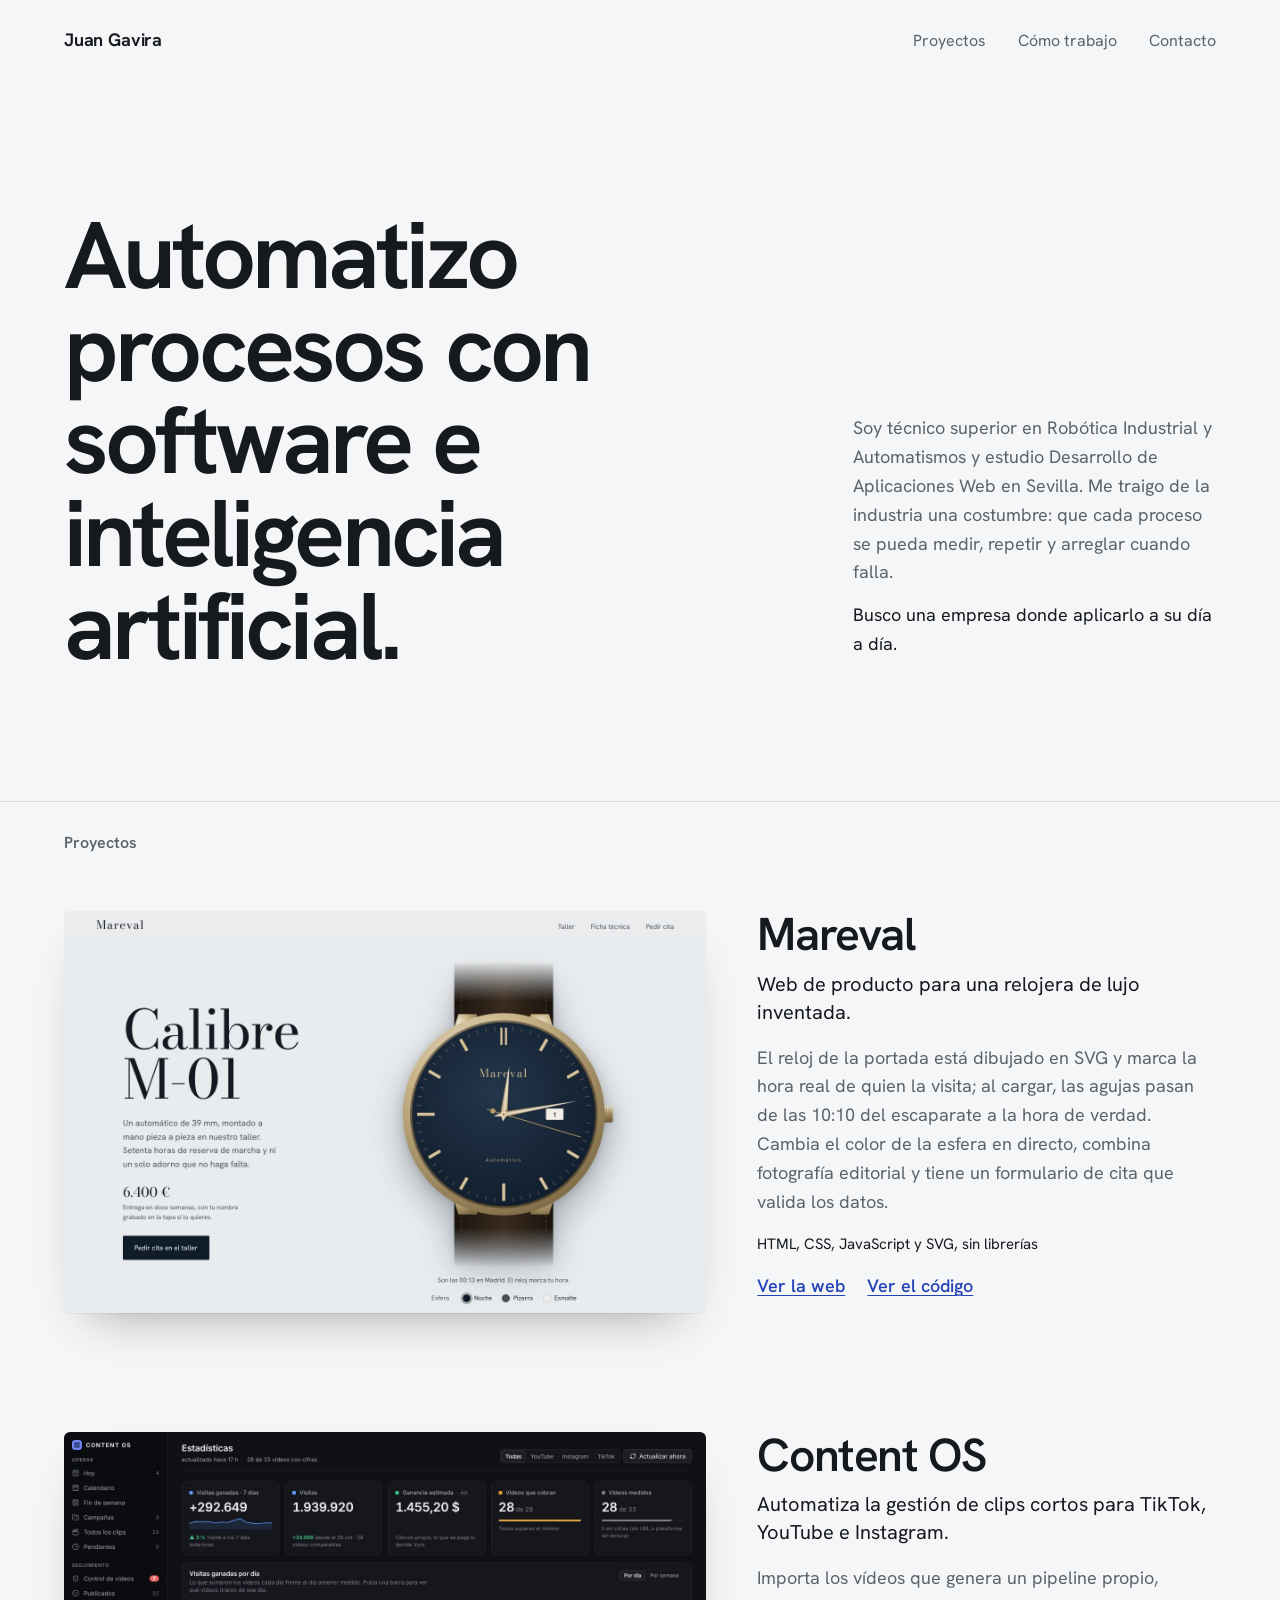
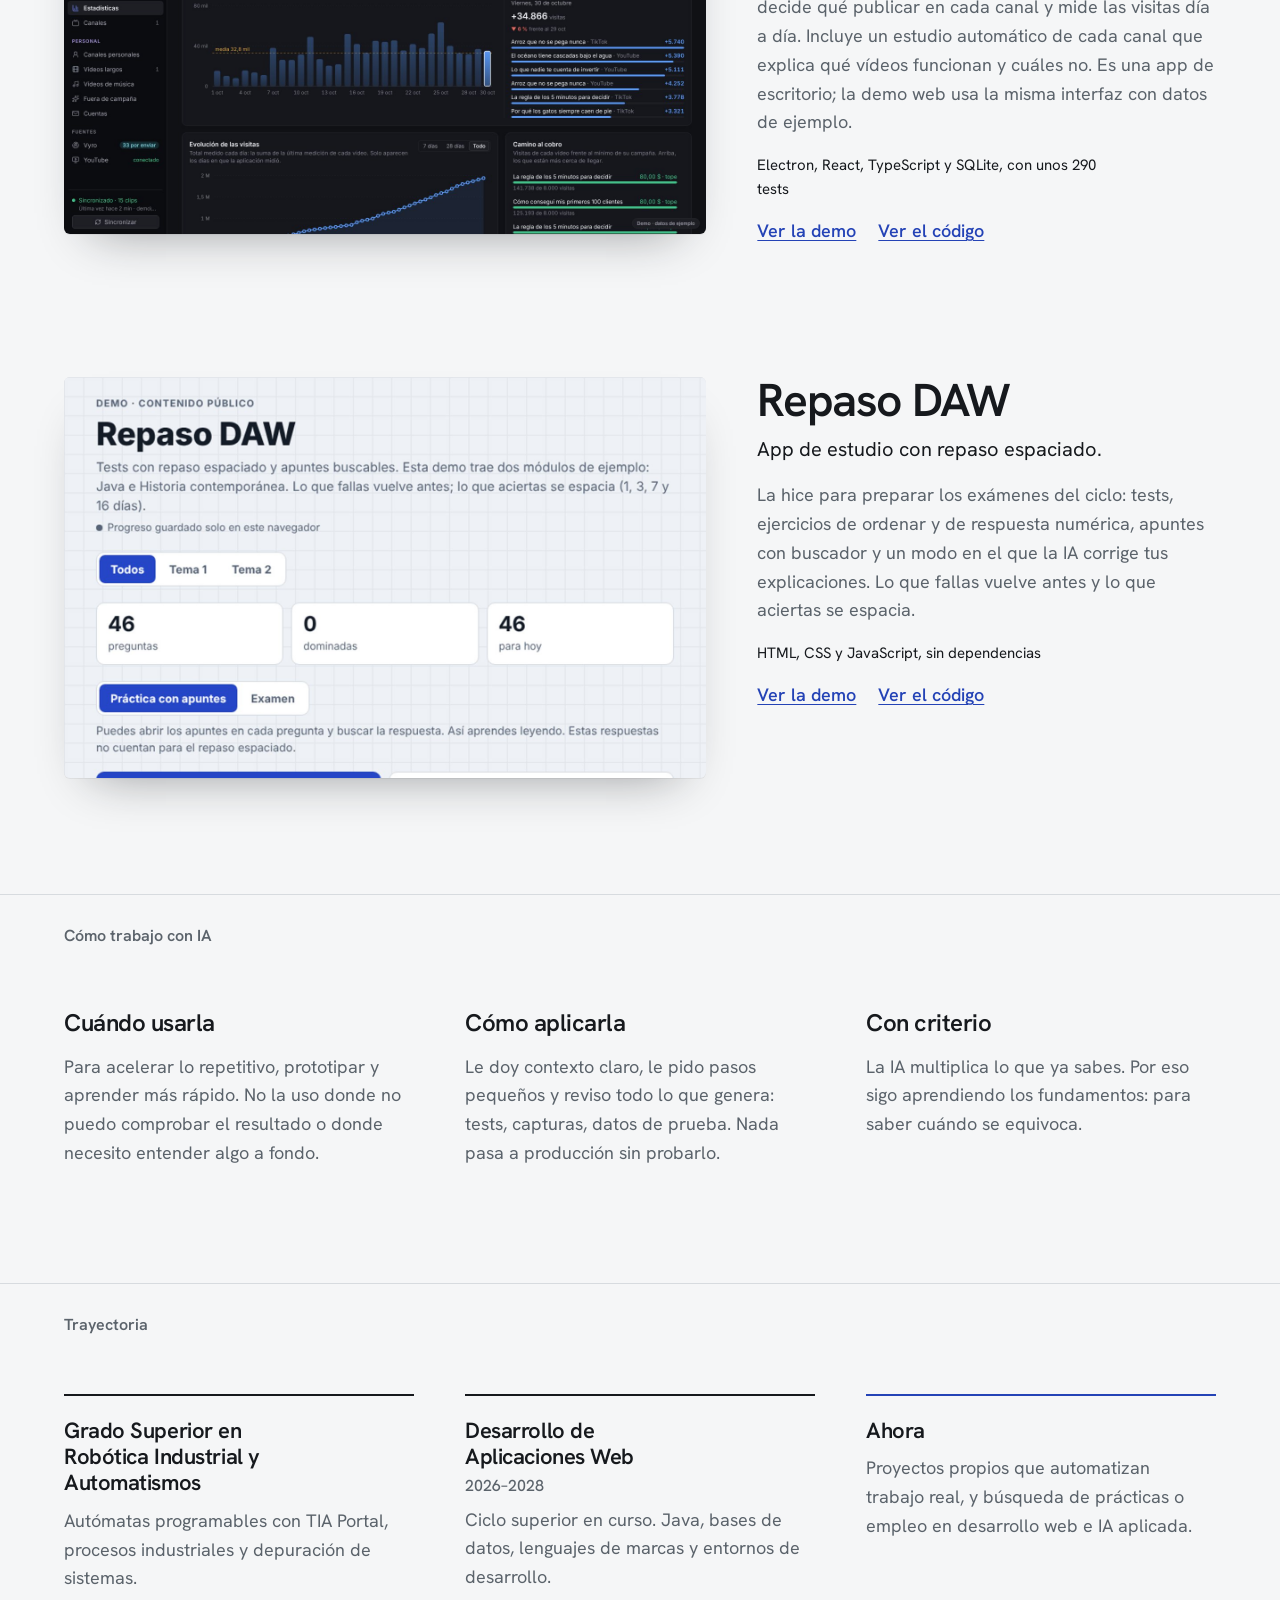
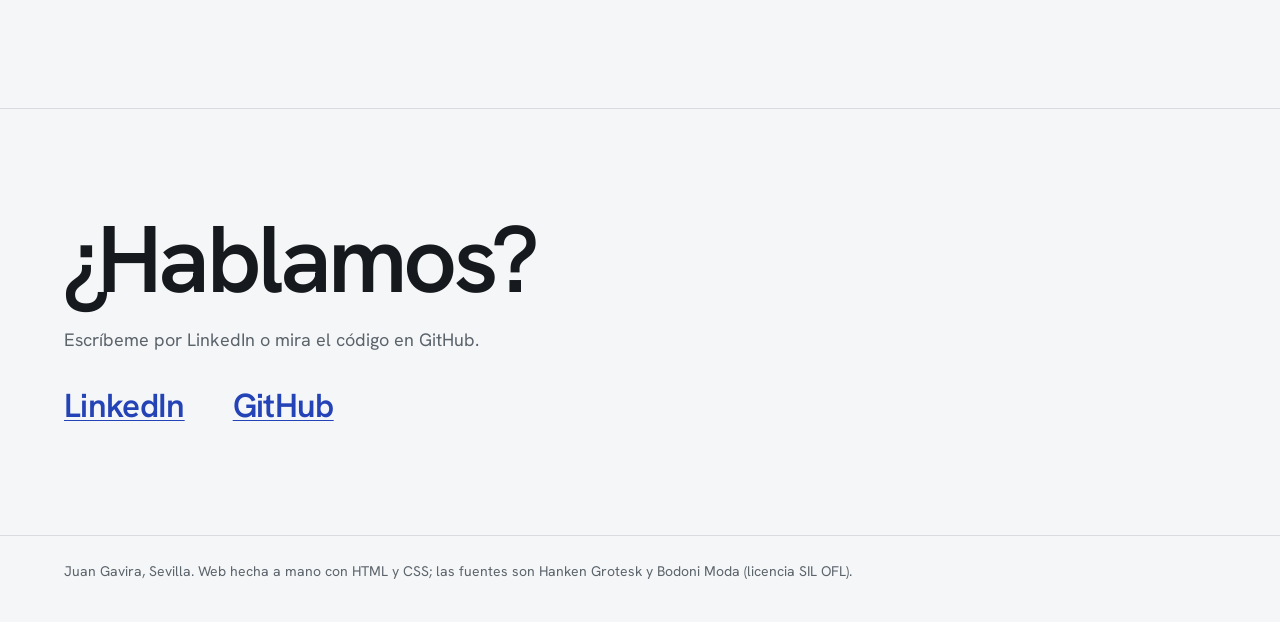
==== index.html @ 958d4805 "Portfolio y web de Mareval (marca ficticia) Co-Authored-By: Claude Opus 5.5 <noreply@anthropic.com> " ====
<!doctype html>
<html lang="es">
<head>
<meta charset="utf-8">
<meta name="viewport" content="width=device-width, initial-scale=1">
<title>Juan Gavira · Automatización con software e IA</title>
<meta name="description" content="Técnico en Robótica Industrial y estudiante de Desarrollo de Aplicaciones Web en Sevilla. Automatizo procesos con software e inteligencia artificial.">
<link rel="preload" href="assets/fonts/hanken-grotesk-latin-wght-normal.woff2" as="font" type="font/woff2" crossorigin>
<link rel="stylesheet" href="styles.css">
</head>
<body>

<header class="top">
  <a class="name" href="#">Juan Gavira</a>
  <nav aria-label="Secciones">
    <a href="#proyectos">Proyectos</a>
    <a href="#como-trabajo">Cómo trabajo</a>
    <a href="#contacto">Contacto</a>
  </nav>
</header>

<main>
  <section class="intro" aria-labelledby="intro-t">
    <h1 id="intro-t">Automatizo procesos con software e inteligencia artificial.</h1>
    <div class="intro-side">
      <p>Soy técnico superior en Robótica Industrial y Automatismos y estudio Desarrollo de Aplicaciones Web en Sevilla. Me traigo de la industria una costumbre: que cada proceso se pueda medir, repetir y arreglar cuando falla.</p>
      <p>Busco una empresa donde aplicarlo a su día a día.</p>
    </div>
  </section>

  <section id="proyectos" class="projects" aria-labelledby="proyectos-t">
    <h2 id="proyectos-t">Proyectos</h2>

    <article class="project">
      <a class="shot" href="mareval/" aria-label="Abrir la web de Mareval">
        <img src="assets/img/mareval.jpg" alt="Portada de la web de Mareval: un reloj dibujado marcando la hora actual junto al título Calibre M-01" width="1440" height="900">
      </a>
      <div class="info">
        <h3>Mareval</h3>
        <p class="what">Web de producto para una relojera de lujo inventada.</p>
        <p>El reloj de la portada está dibujado en SVG y marca la hora real de quien la visita; al cargar, las agujas pasan de las 10:10 del escaparate a la hora de verdad. Cambia el color de la esfera en directo, combina fotografía editorial y tiene un formulario de cita que valida los datos.</p>
        <p class="stack">HTML, CSS, JavaScript y SVG, sin librerías</p>
        <p class="links"><a href="mareval/">Ver la web</a><a href="https://github.com/juangadi7/juangadi7.github.io/tree/main/mareval">Ver el código</a></p>
      </div>
    </article>

    <article class="project">
      <a class="shot" href="https://juangadi7.github.io/content-os/" aria-label="Abrir la demo de Content OS">
        <img src="assets/img/content-os.jpg" alt="Pantalla de estadísticas de Content OS con las visitas ganadas por día de un canal de ejemplo" width="1440" height="900" loading="lazy">
      </a>
      <div class="info">
        <h3>Content OS</h3>
        <p class="what">Automatiza la gestión de clips cortos para TikTok, YouTube e Instagram.</p>
        <p>Importa los vídeos que genera un pipeline propio, decide qué publicar en cada canal y mide las visitas día a día. Incluye un estudio automático de cada canal que explica qué vídeos funcionan y cuáles no. Es una app de escritorio; la demo web usa la misma interfaz con datos de ejemplo.</p>
        <p class="stack">Electron, React, TypeScript y SQLite, con unos 290 tests</p>
        <p class="links"><a href="https://juangadi7.github.io/content-os/">Ver la demo</a><a href="https://github.com/juangadi7/content-os">Ver el código</a></p>
      </div>
    </article>

    <article class="project">
      <a class="shot" href="https://juangadi7.github.io/repaso-daw/" aria-label="Abrir la demo de Repaso DAW">
        <img src="assets/img/repaso-daw.jpg" alt="Inicio de Repaso DAW con las preguntas pendientes y los módulos de Java e Historia" width="1440" height="900" loading="lazy">
      </a>
      <div class="info">
        <h3>Repaso DAW</h3>
        <p class="what">App de estudio con repaso espaciado.</p>
        <p>La hice para preparar los exámenes del ciclo: tests, ejercicios de ordenar y de respuesta numérica, apuntes con buscador y un modo en el que la IA corrige tus explicaciones. Lo que fallas vuelve antes y lo que aciertas se espacia.</p>
        <p class="stack">HTML, CSS y JavaScript, sin dependencias</p>
        <p class="links"><a href="https://juangadi7.github.io/repaso-daw/">Ver la demo</a><a href="https://github.com/juangadi7/repaso-daw">Ver el código</a></p>
      </div>
    </article>
  </section>

  <section id="como-trabajo" class="method" aria-labelledby="metodo-t">
    <h2 id="metodo-t">Cómo trabajo con IA</h2>
    <div class="method-grid">
      <div>
        <h3>Cuándo usarla</h3>
        <p>Para acelerar lo repetitivo, prototipar y aprender más rápido. No la uso donde no puedo comprobar el resultado o donde necesito entender algo a fondo.</p>
      </div>
      <div>
        <h3>Cómo aplicarla</h3>
        <p>Le doy contexto claro, le pido pasos pequeños y reviso todo lo que genera: tests, capturas, datos de prueba. Nada pasa a producción sin probarlo.</p>
      </div>
      <div>
        <h3>Con criterio</h3>
        <p>La IA multiplica lo que ya sabes. Por eso sigo aprendiendo los fundamentos: para saber cuándo se equivoca.</p>
      </div>
    </div>
  </section>

  <section class="path" aria-labelledby="trayectoria-t">
    <h2 id="trayectoria-t">Trayectoria</h2>
    <ol>
      <li><h3>Grado Superior en Robótica Industrial y Automatismos</h3><p>Autómatas programables con TIA Portal, procesos industriales y depuración de sistemas.</p></li>
      <li><h3>Desarrollo de Aplicaciones Web <span>2026–2028</span></h3><p>Ciclo superior en curso. Java, bases de datos, lenguajes de marcas y entornos de desarrollo.</p></li>
      <li><h3>Ahora</h3><p>Proyectos propios que automatizan trabajo real, y búsqueda de prácticas o empleo en desarrollo web e IA aplicada.</p></li>
    </ol>
  </section>

  <section id="contacto" class="contact" aria-labelledby="contacto-t">
    <h2 id="contacto-t">¿Hablamos?</h2>
    <p>Escríbeme por LinkedIn o mira el código en GitHub.</p>
    <p class="contact-links">
      <a href="https://www.linkedin.com/in/juan-gavira-automatizacion/">LinkedIn</a>
      <a href="https://github.com/juangadi7">GitHub</a>
    </p>
  </section>
</main>

<footer class="foot">
  <p>Juan Gavira, Sevilla. Web hecha a mano con HTML y CSS; las fuentes son Hanken Grotesk y Bodoni Moda (licencia SIL OFL).</p>
</footer>
</body>
</html>
---- styles.css ----
/* Portfolio de Juan Gavira */
@font-face { font-family: "Hanken Grotesk"; src: url("assets/fonts/hanken-grotesk-latin-wght-normal.woff2") format("woff2"); font-weight: 100 900; font-display: swap; }

:root {
  --papel: #F5F6F7;
  --tinta: #16191D;
  --medio: #5B636B;
  --linea: #D7DBDF;
  --cobalto: #2443B6;
  --pad: clamp(20px, 5vw, 72px);
  --max: 1280px;
  --sans: "Hanken Grotesk", "Helvetica Neue", Arial, sans-serif;
}
* { box-sizing: border-box; }
html { scroll-behavior: smooth; }
@media (prefers-reduced-motion: reduce) { html { scroll-behavior: auto; } }
body { margin: 0; background: var(--papel); color: var(--tinta); font: 400 18px/1.6 var(--sans); -webkit-font-smoothing: antialiased; }
img { display: block; max-width: 100%; height: auto; }
a { color: var(--cobalto); text-underline-offset: 3px; text-decoration-thickness: 1px; }
a:hover { text-decoration-thickness: 2px; }
:focus-visible { outline: 2px solid var(--cobalto); outline-offset: 3px; }
h1, h2, h3 { margin: 0; font-weight: 600; letter-spacing: -0.02em; }

.top, main > section, .foot { max-width: var(--max); margin-inline: auto; padding-inline: var(--pad); }

/* ---- cabecera */
.top { display: flex; justify-content: space-between; align-items: baseline; gap: 24px; padding-top: 26px; padding-bottom: 26px; }
.name { color: var(--tinta); text-decoration: none; font-weight: 650; letter-spacing: -0.01em; }
.top nav { display: flex; gap: clamp(14px, 3vw, 32px); font-size: 16px; }
.top nav a { color: var(--medio); text-decoration: none; }
.top nav a:hover { color: var(--tinta); }

/* ---- presentación */
.intro { padding-top: clamp(48px, 10vw, 150px); padding-bottom: clamp(64px, 10vw, 150px); display: grid; grid-template-columns: minmax(0, 8fr) minmax(0, 4fr); gap: clamp(28px, 5vw, 72px); align-items: end; }
.intro h1 { font-size: clamp(44px, 7.4vw, 108px); line-height: 0.98; letter-spacing: -0.04em; font-weight: 640; max-width: 12ch; }
.intro-side p { margin: 0 0 14px; color: var(--medio); max-width: 38ch; }
.intro-side p:last-child { color: var(--tinta); }

/* ---- proyectos */
.projects { border-top: 1px solid var(--linea); padding-top: 28px; }
.projects > h2, .method > h2, .path > h2 { font-size: 16px; font-weight: 600; letter-spacing: 0; color: var(--medio); margin-bottom: clamp(32px, 5vw, 56px); }
.project { display: grid; grid-template-columns: minmax(0, 7fr) minmax(0, 5fr); gap: clamp(24px, 4vw, 64px); align-items: start; padding-bottom: clamp(64px, 9vw, 128px); }
.shot { display: block; border-radius: 6px; overflow: hidden; background: #E4E7EA; box-shadow: 0 1px 0 rgba(22, 25, 29, 0.06), 0 24px 48px -28px rgba(22, 25, 29, 0.45); }
.shot img { width: 100%; aspect-ratio: 16 / 10; object-fit: cover; object-position: top left; transition: transform 600ms cubic-bezier(.2, 0, 0, 1); }
.shot:hover img { transform: scale(1.015); }
@media (prefers-reduced-motion: reduce) { .shot img { transition: none; } .shot:hover img { transform: none; } }
.info h3 { font-size: clamp(32px, 3.6vw, 48px); line-height: 1; letter-spacing: -0.03em; }
.info .what { margin: 12px 0 18px; font-size: 20px; line-height: 1.4; color: var(--tinta); }
.info p { color: var(--medio); max-width: 46ch; margin: 0 0 16px; }
.info .stack { font-size: 15px; color: var(--tinta); }
.links { display: flex; gap: 22px; flex-wrap: wrap; margin-top: 4px; font-weight: 550; }

/* ---- método */
.method { border-top: 1px solid var(--linea); padding-top: 28px; padding-bottom: clamp(64px, 9vw, 128px); }
.method-grid { display: grid; grid-template-columns: repeat(3, minmax(0, 1fr)); gap: clamp(24px, 4vw, 56px); }
.method-grid h3 { font-size: 24px; margin-bottom: 10px; }
.method-grid p { margin: 0; color: var(--medio); max-width: 34ch; }

/* ---- trayectoria (en orden) */
.path { border-top: 1px solid var(--linea); padding-top: 28px; padding-bottom: clamp(64px, 9vw, 128px); }
.path ol { list-style: none; margin: 0; padding: 0; display: grid; grid-template-columns: repeat(3, minmax(0, 1fr)); gap: clamp(24px, 4vw, 56px); counter-reset: paso; }
.path li { position: relative; padding-top: 22px; border-top: 2px solid var(--tinta); }
.path li:last-child { border-top-color: var(--cobalto); }
.path h3 { font-size: 22px; line-height: 1.2; margin-bottom: 10px; max-width: 18ch; }
.path h3 span { display: block; margin-top: 6px; font-size: 16px; font-weight: 500; color: var(--medio); letter-spacing: 0; }
.path p { margin: 0; color: var(--medio); max-width: 34ch; }

/* ---- contacto */
.contact { border-top: 1px solid var(--linea); padding-top: clamp(48px, 8vw, 110px); padding-bottom: clamp(48px, 8vw, 110px); }
.contact h2 { font-size: clamp(44px, 7.4vw, 108px); line-height: 1; letter-spacing: -0.04em; }
.contact > p { color: var(--medio); margin: 20px 0 0; }
.contact > .contact-links { display: flex; gap: clamp(24px, 4vw, 48px); flex-wrap: wrap; margin-top: 24px; font-size: clamp(24px, 2.6vw, 34px); font-weight: 600; letter-spacing: -0.02em; }

.foot { padding-top: 24px; padding-bottom: 40px; border-top: 1px solid var(--linea); font-size: 14px; color: var(--medio); }
.foot p { margin: 0; }

/* ---- móvil */
@media (max-width: 860px) {
  .intro, .project { grid-template-columns: 1fr; }
  .intro { align-items: start; }
  .method-grid, .path ol { grid-template-columns: 1fr; }
  .top nav a:not(:last-child) { display: none; }
}
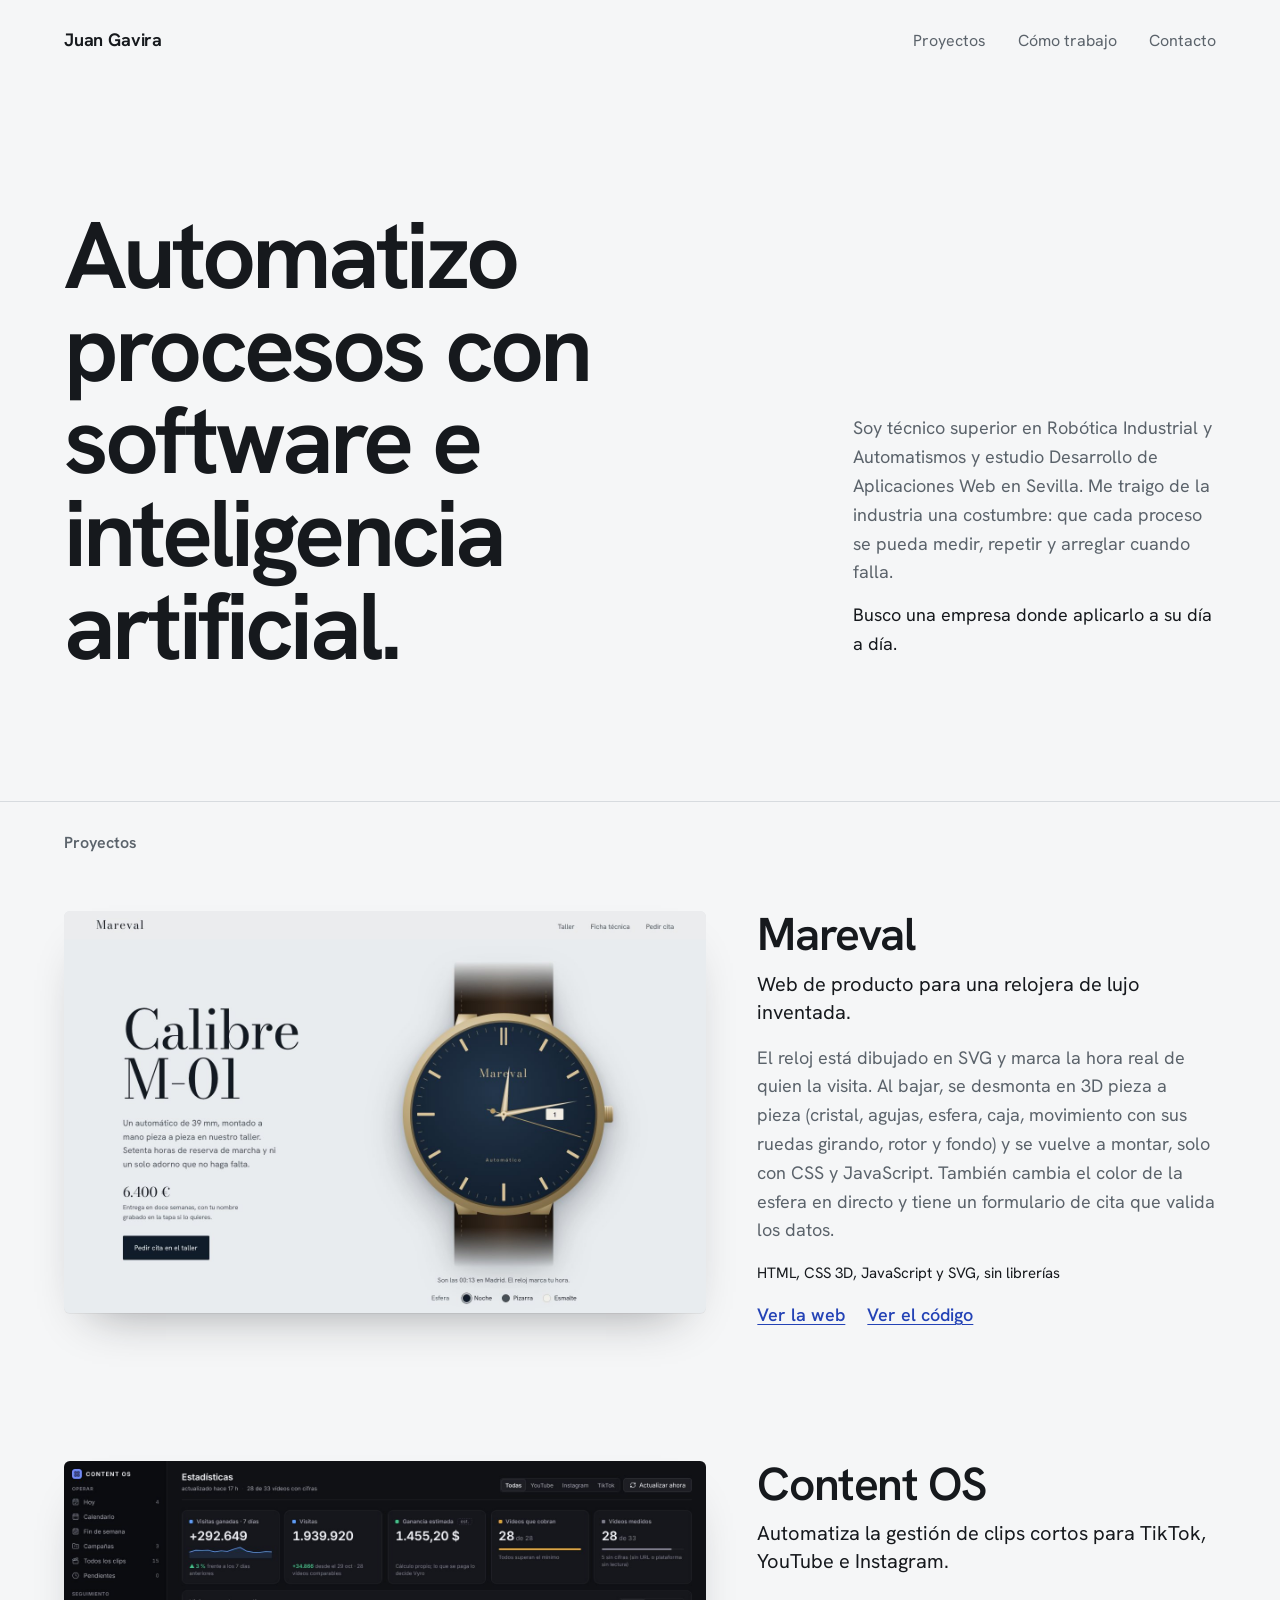
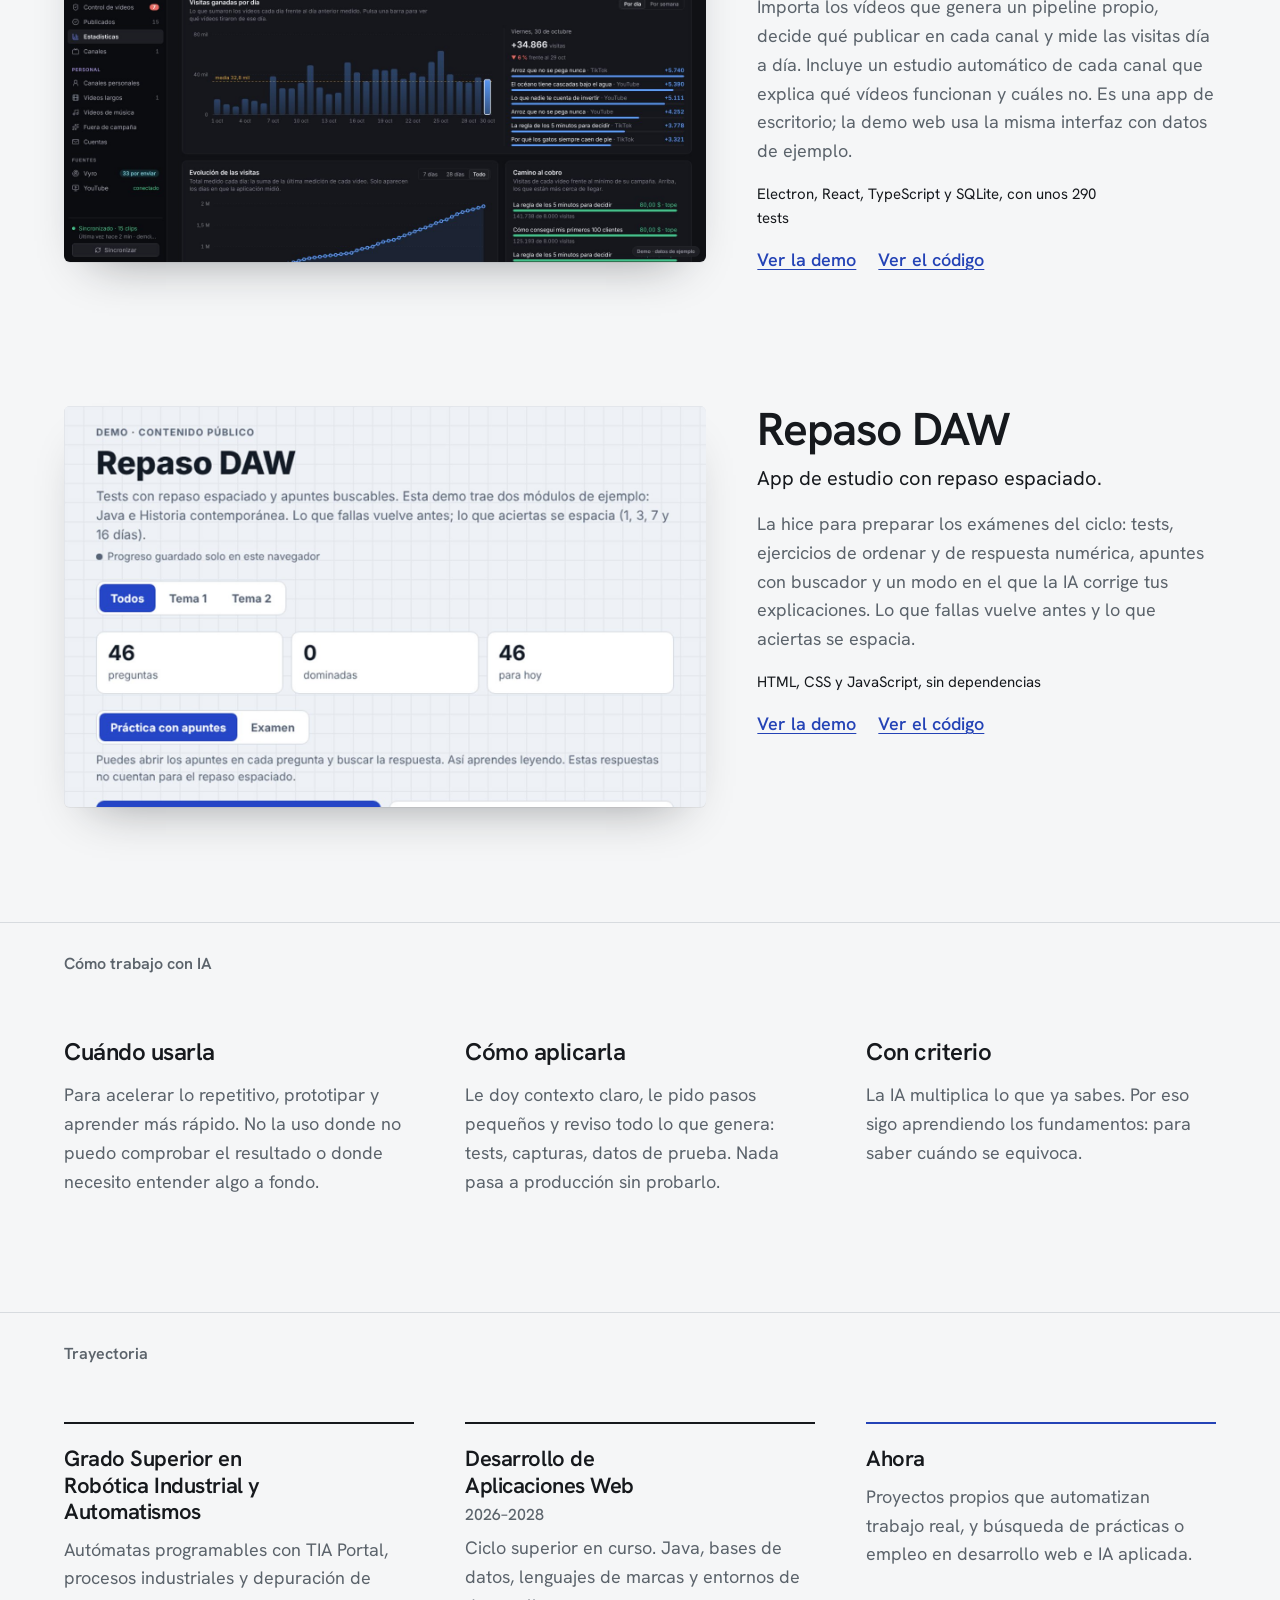
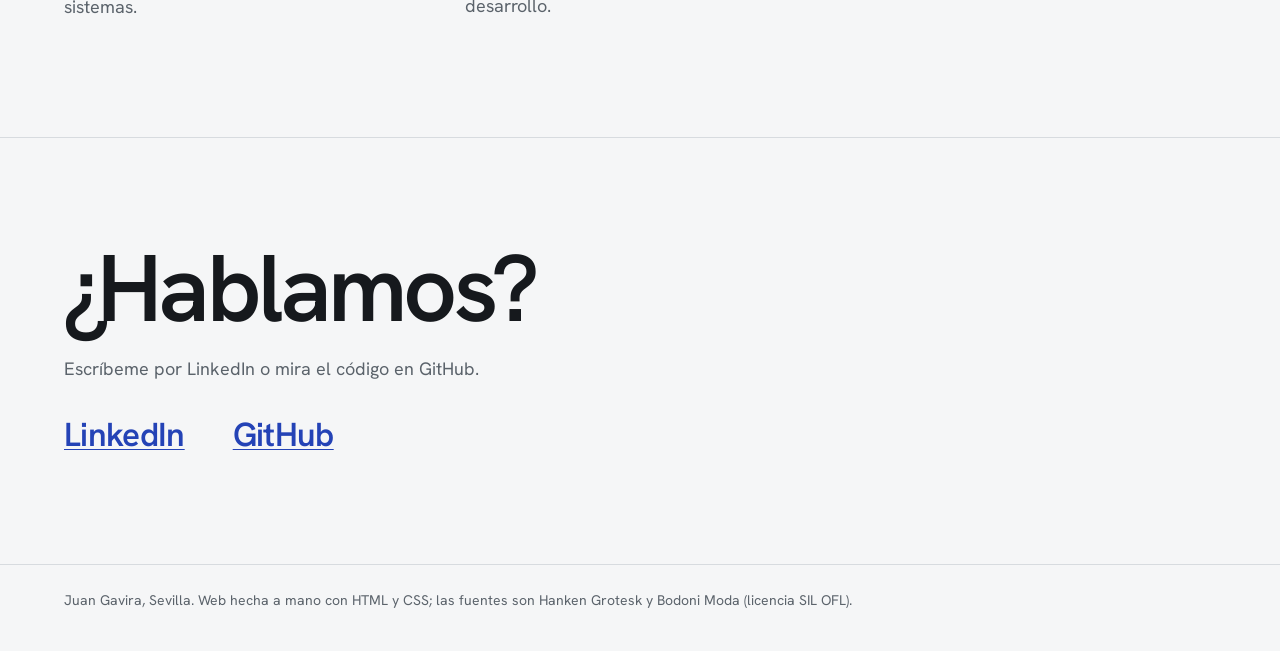
==== commit 68886758: "Mareval: despiece del reloj en 3D con el scroll Co-Authored-By: Claude Opus 5.5 <noreply@anthropic.c" ====
--- a/index.html
+++ b/index.html
@@ -38,8 +38,8 @@
       <div class="info">
         <h3>Mareval</h3>
         <p class="what">Web de producto para una relojera de lujo inventada.</p>
-        <p>El reloj de la portada está dibujado en SVG y marca la hora real de quien la visita; al cargar, las agujas pasan de las 10:10 del escaparate a la hora de verdad. Cambia el color de la esfera en directo, combina fotografía editorial y tiene un formulario de cita que valida los datos.</p>
-        <p class="stack">HTML, CSS, JavaScript y SVG, sin librerías</p>
+        <p>El reloj está dibujado en SVG y marca la hora real de quien la visita. Al bajar, se desmonta en 3D pieza a pieza (cristal, agujas, esfera, caja, movimiento con sus ruedas girando, rotor y fondo) y se vuelve a montar, solo con CSS y JavaScript. También cambia el color de la esfera en directo y tiene un formulario de cita que valida los datos.</p>
+        <p class="stack">HTML, CSS 3D, JavaScript y SVG, sin librerías</p>
         <p class="links"><a href="mareval/">Ver la web</a><a href="https://github.com/juangadi7/juangadi7.github.io/tree/main/mareval">Ver el código</a></p>
       </div>
     </article>
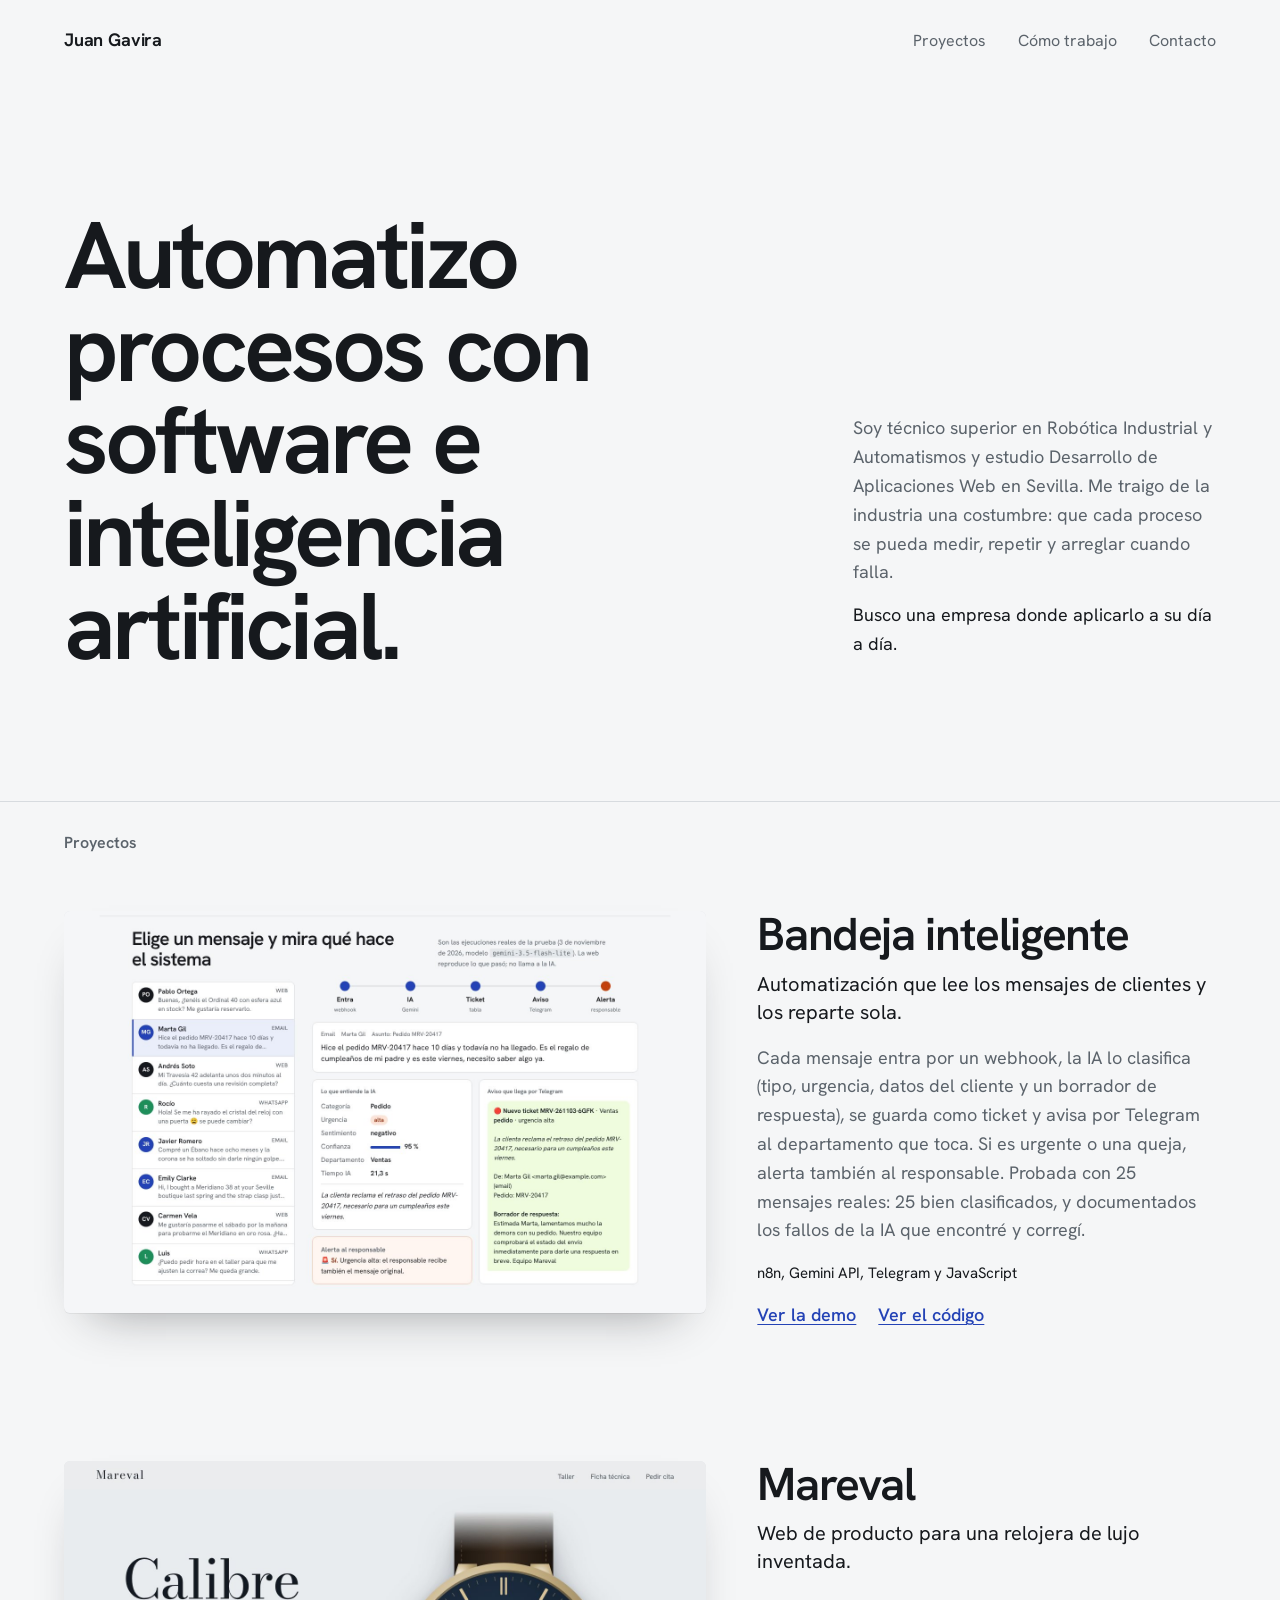
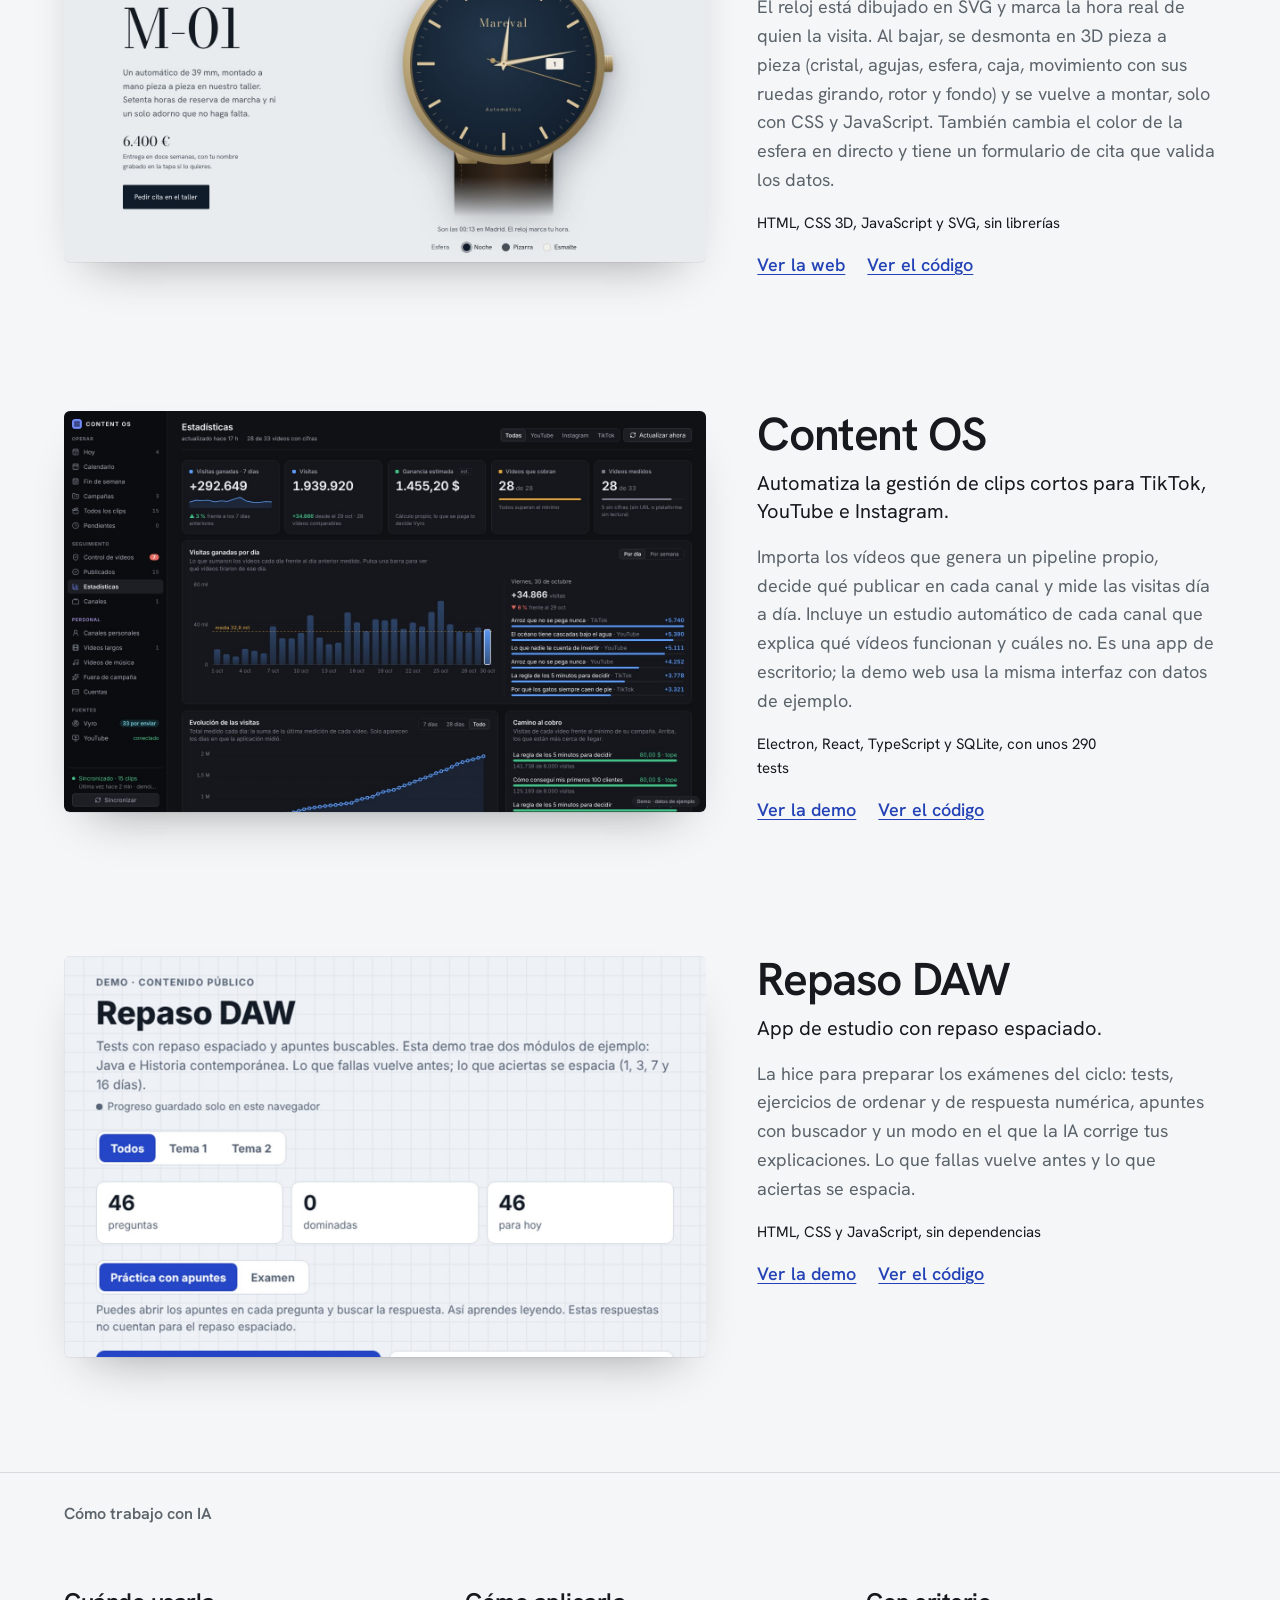
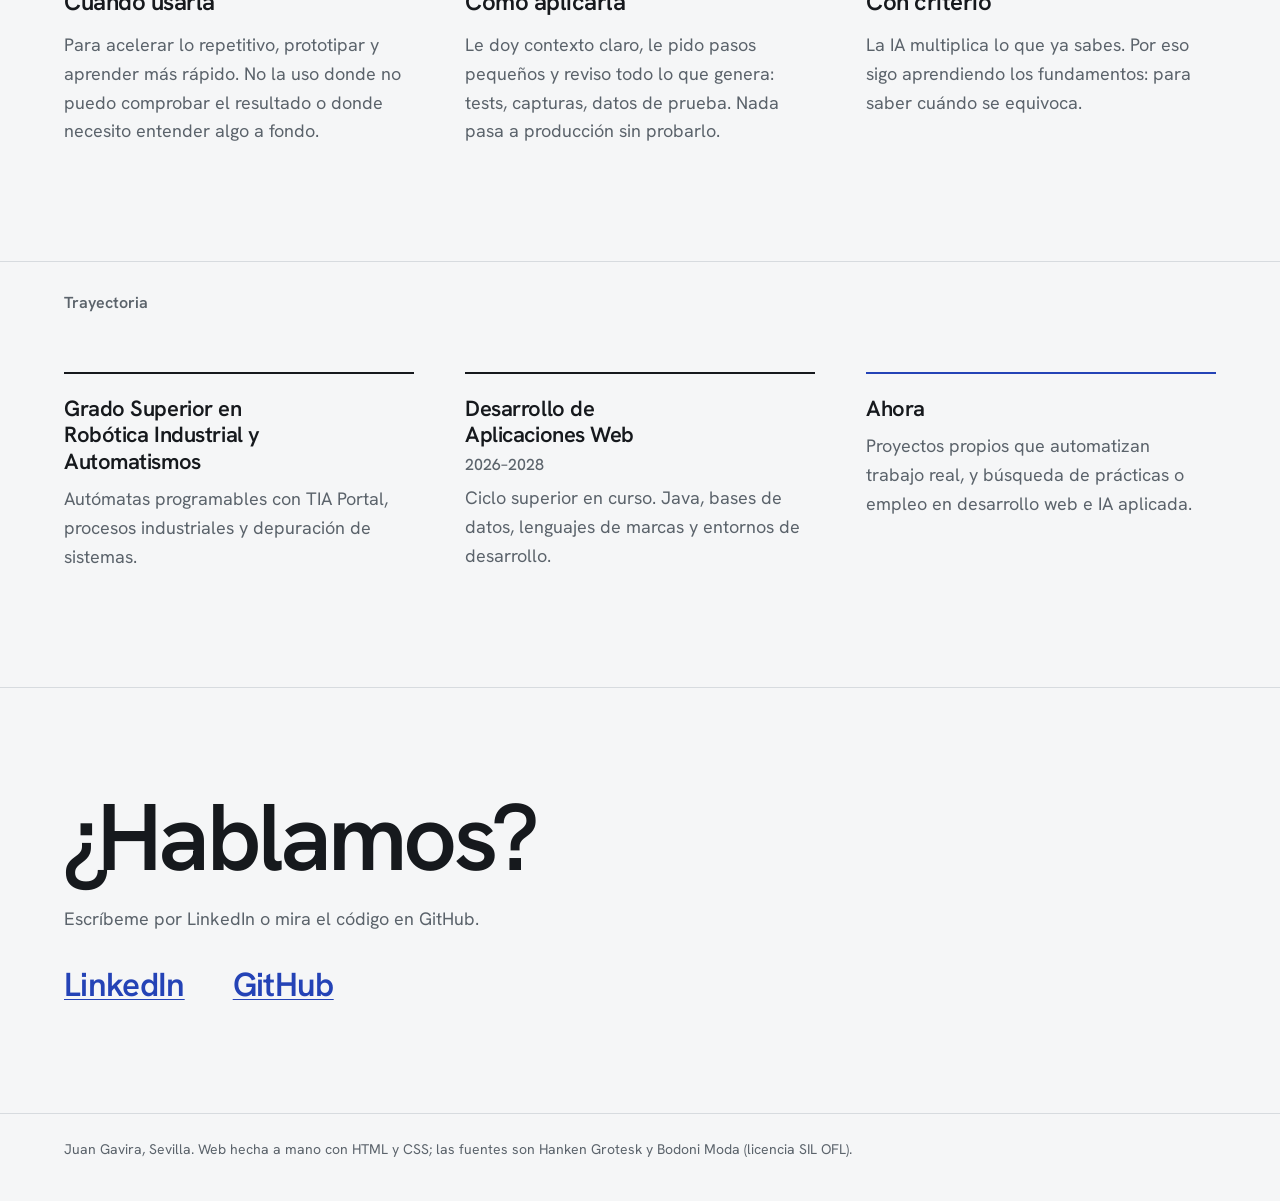
==== commit f65c1502: "Bandeja inteligente: página del proyecto con demo de ejecuciones reales y portada Co-Authored-By: Cl" ====
--- a/index.html
+++ b/index.html
@@ -5,8 +5,17 @@
 <meta name="viewport" content="width=device-width, initial-scale=1">
 <title>Juan Gavira · Automatización con software e IA</title>
 <meta name="description" content="Técnico en Robótica Industrial y estudiante de Desarrollo de Aplicaciones Web en Sevilla. Automatizo procesos con software e inteligencia artificial.">
+<meta property="og:type" content="website">
+<meta property="og:title" content="Juan Gavira · Automatización con software e IA">
+<meta property="og:description" content="Técnico en Robótica Industrial y estudiante de DAW en Sevilla. Proyectos: Bandeja inteligente (n8n + IA), Mareval, Content OS y Repaso DAW.">
+<meta property="og:image" content="https://juangadi7.github.io/assets/img/og-portfolio.jpg">
+<meta property="og:image:width" content="1200">
+<meta property="og:image:height" content="630">
+<meta property="og:url" content="https://juangadi7.github.io/">
+<meta name="twitter:card" content="summary_large_image">
+<link rel="icon" href="data:image/svg+xml,%3Csvg xmlns='http://www.w3.org/2000/svg' viewBox='0 0 32 32'%3E%3Ccircle cx='16' cy='16' r='14' fill='%23101C2A' stroke='%23B89B66' stroke-width='3'/%3E%3Cpath d='M16 16V8M16 16l5 3' stroke='%23B89B66' stroke-width='2.4' stroke-linecap='round'/%3E%3C/svg%3E">
 <link rel="preload" href="assets/fonts/hanken-grotesk-latin-wght-normal.woff2" as="font" type="font/woff2" crossorigin>
-<link rel="stylesheet" href="styles.css">
+<link rel="stylesheet" href="styles.css?v=5">
 </head>
 <body>
 
@@ -30,6 +39,19 @@
 
   <section id="proyectos" class="projects" aria-labelledby="proyectos-t">
     <h2 id="proyectos-t">Proyectos</h2>
+
+    <article class="project">
+      <a class="shot" href="bandeja/" aria-label="Abrir la demo de la Bandeja inteligente">
+        <img src="assets/img/bandeja.jpg" alt="Demo de la Bandeja inteligente: un mensaje de cliente clasificado por la IA como pedido urgente y el aviso que llega por Telegram" width="1440" height="900">
+      </a>
+      <div class="info">
+        <h3>Bandeja inteligente</h3>
+        <p class="what">Automatización que lee los mensajes de clientes y los reparte sola.</p>
+        <p>Cada mensaje entra por un webhook, la IA lo clasifica (tipo, urgencia, datos del cliente y un borrador de respuesta), se guarda como ticket y avisa por Telegram al departamento que toca. Si es urgente o una queja, alerta también al responsable. Probada con 25 mensajes reales: 25 bien clasificados, y documentados los fallos de la IA que encontré y corregí.</p>
+        <p class="stack">n8n, Gemini API, Telegram y JavaScript</p>
+        <p class="links"><a href="bandeja/">Ver la demo</a><a href="https://github.com/juangadi7/bandeja-mareval">Ver el código</a></p>
+      </div>
+    </article>
 
     <article class="project">
       <a class="shot" href="mareval/" aria-label="Abrir la web de Mareval">
